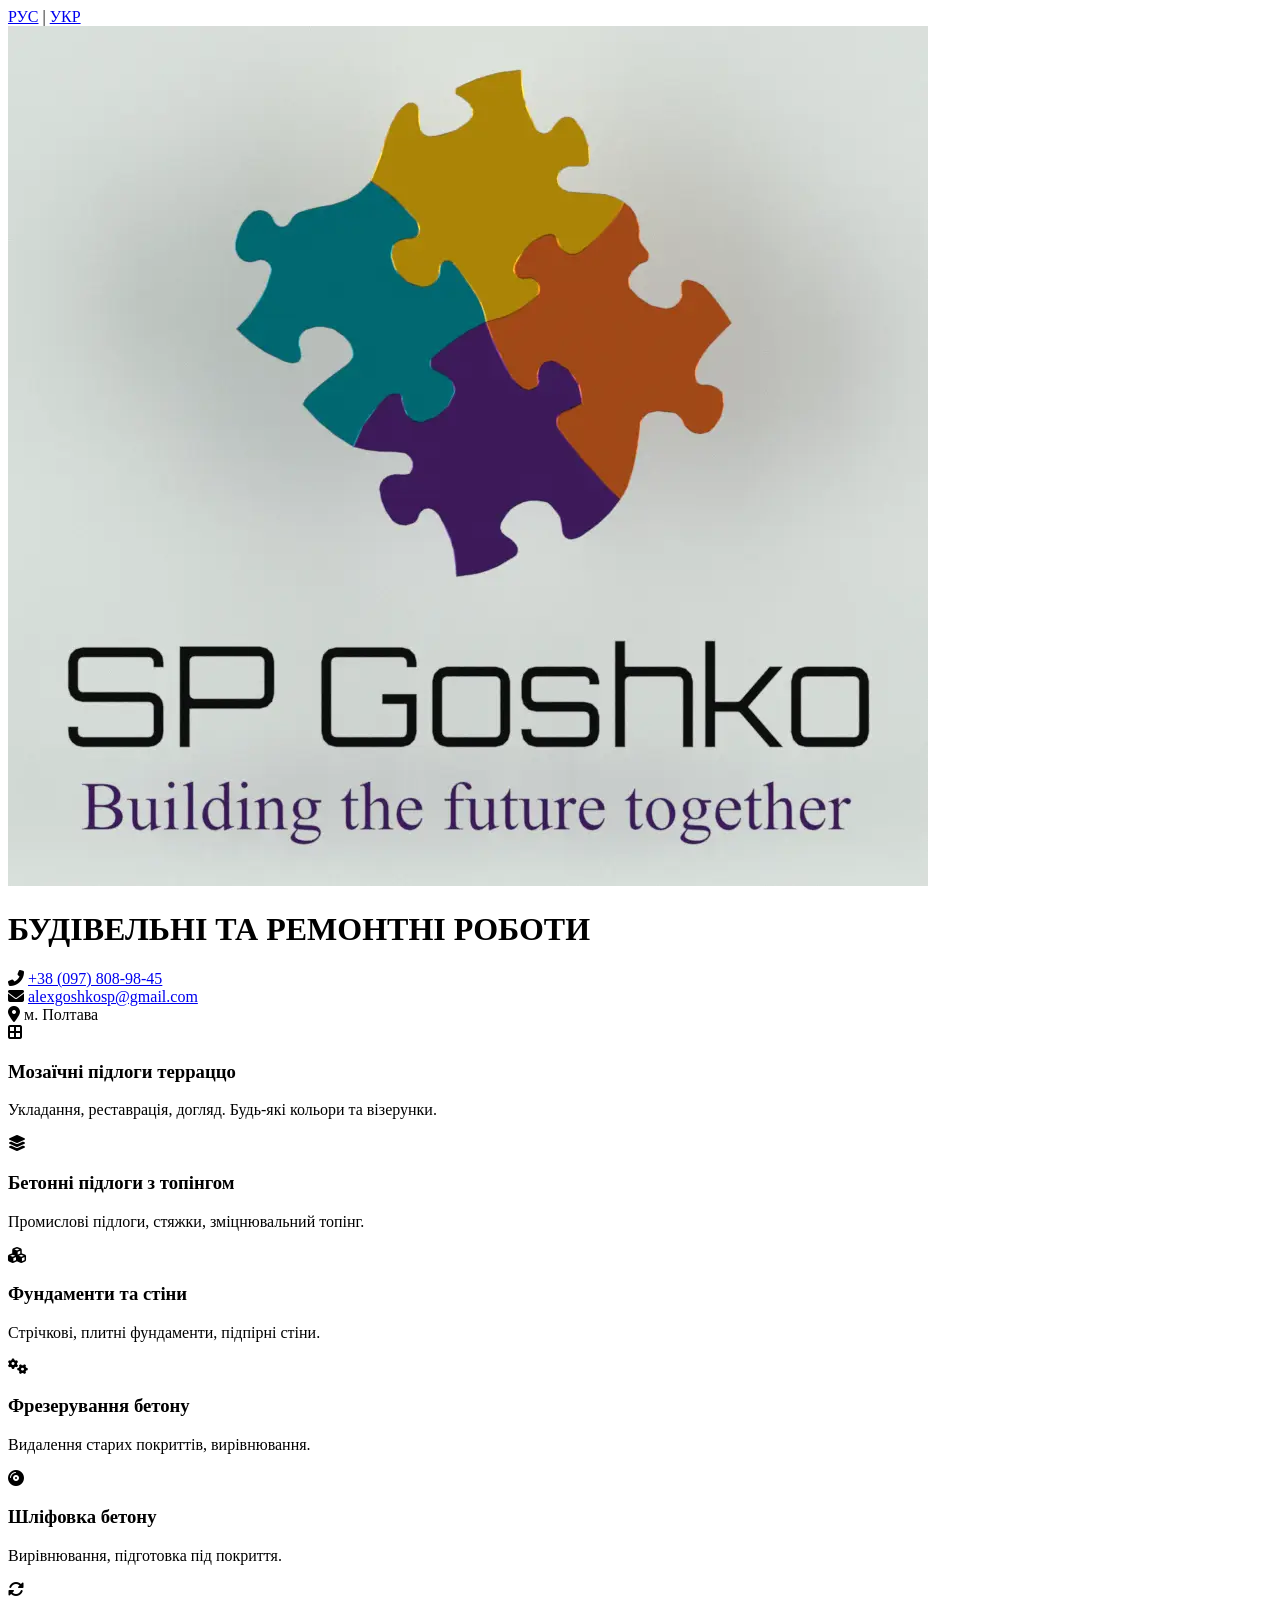
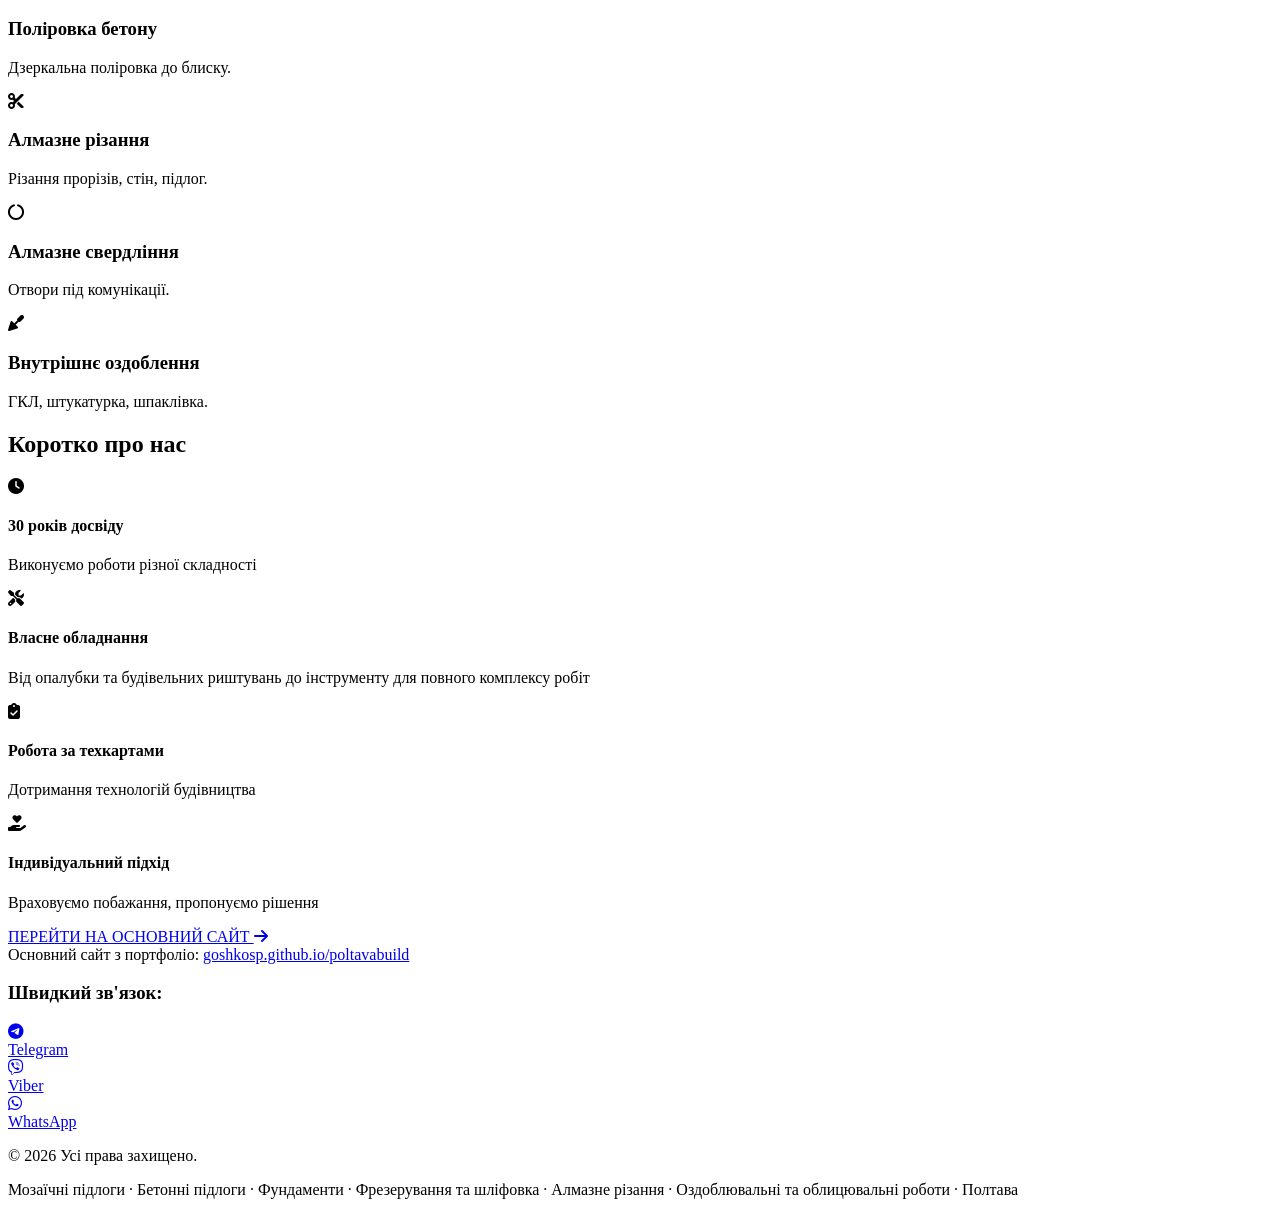
==== ua/index.html @ cab68377 "Add files via upload" ====
<!DOCTYPE html>
<html lang="uk">
<head>
    <meta charset="UTF-8">
    <meta name="viewport" content="width=device-width, initial-scale=1.0">
    <meta name="google-site-verification" content="lHImJlrVArf1yASfvFm-vm5GembCwcmPdSF_SqbONWE" />
    <link rel="canonical" href="https://budpzl-poltava.com.ua/ua/">

    <!-- SEO -->
    <title>Будівництво та ремонт у Полтаві | Мозаїчні підлоги, шліфовка бетону, алмазне різання, облицювання фасадів</title>
    <meta name="description" content="Будівництво та ремонт. Спецроботи: мозаїчні підлоги, шліфовка та поліровка бетону, алмазне різання/свердління, бетонні роботи, облицювання фасадів у Полтаві. Досвід 30 років.">
    <meta name="robots" content="index, follow">
    <meta name="author" content="ФОП Гошко">

    <!-- GEO -->
    <meta name="geo.region" content="UA-53">
    <meta name="geo.placename" content="Полтава">

    <!-- Open Graph -->
    <meta property="og:title" content="Будівництво та ремонт у Полтаві | Мозаїчні підлоги, шліфовка бетону, алмазне різання">
    <meta property="og:description" content="Будівництво та ремонт. Спецроботи: мозаїчні підлоги, шліфовка бетону, алмазне різання у Полтаві.">
    <meta property="og:type" content="website">
    <meta property="og:url" content="https://budpzl-poltava.com.ua/ua/">
    <meta property="og:image" content="https://budpzl-poltava.com.ua/img/Логотип Гошко.webp">

    <!-- Favicon (шляхи відносні, повертаємось на рівень вище) -->
    <link rel="icon" type="image/png" sizes="32x32" href="../img/favicon/favicon.png">
    <link rel="icon" href="../img/favicon/favicon.ico">
    <link rel="icon" type="image/png" sizes="96x96" href="../img/favicon/favicon-96x96.png">
    <link rel="apple-touch-icon" href="../img/favicon/apple-touch-icon.png">
    <link rel="manifest" href="../img/favicon/site.webmanifest">

    <!-- Fonts & Icons -->
    <link rel="preconnect" href="https://fonts.googleapis.com">
    <link rel="preconnect" href="https://fonts.gstatic.com" crossorigin>
    <link href="https://fonts.googleapis.com/css2?family=Montserrat:wght@400;700&family=Roboto:ital,wght@0,400;0,500;0,700;1,500&display=swap" rel="stylesheet">
    <link rel="stylesheet" href="https://cdnjs.cloudflare.com/ajax/libs/font-awesome/6.4.0/css/all.min.css">

    <!-- CSS (той самий, піднімаємось на рівень вище) -->
    <link rel="stylesheet" href="../css/style.css">
</head>
<body>

<header class="header">
    <div class="container">
        <!-- Перемикач мов -->
        <div class="lang-switcher">
            <a href="../index.html" class="lang-ru">РУС</a>
            <span class="lang-separator">|</span>
            <a href="index.html" class="lang-ua active">УКР</a>
        </div>

        <div class="logo">
            <img src="../img/Логотип Гошко.webp" alt="Логотип ФОП Гошко — Будівництво та ремонт. Спецроботи: мозаїчні підлоги, шліфовка та поліровка бетону, алмазне різання/свердління у Полтаві.">
        </div>
        <h1 class="company-name">БУДІВЕЛЬНІ ТА РЕМОНТНІ РОБОТИ</h1>
        <div class="contacts">
            <div><i class="fas fa-phone-alt"></i> <a href="tel:+380978089845">+38 (097) 808-98-45</a></div>
            <div><i class="fas fa-envelope"></i> <a href="mailto:alexgoshkosp@gmail.com">alexgoshkosp@gmail.com</a></div>
            <div><i class="fas fa-map-marker-alt"></i> м. Полтава</div>
        </div>
    </div>
</header>

<main class="container">
    <!-- Перший ряд – основні послуги -->
    <div class="services-grid">
        <div class="service-card">
            <div class="service-icon"><i class="fas fa-border-all"></i></div>
            <h3>Мозаїчні підлоги терраццо</h3>
            <p>Укладання, реставрація, догляд. Будь-які кольори та візерунки.</p>
        </div>
        <div class="service-card">
            <div class="service-icon"><i class="fas fa-layer-group"></i></div>
            <h3>Бетонні підлоги з топінгом</h3>
            <p>Промислові підлоги, стяжки, зміцнювальний топінг.</p>
        </div>
        <div class="service-card">
            <div class="service-icon"><i class="fas fa-cubes"></i></div>
            <h3>Фундаменти та стіни</h3>
            <p>Стрічкові, плитні фундаменти, підпірні стіни.</p>
        </div>
    </div>

    <!-- Другий ряд – обробка бетону -->
    <div class="services-grid">
        <div class="service-card">
            <div class="service-icon"><i class="fas fa-cogs"></i></div>
            <h3>Фрезерування бетону</h3>
            <p>Видалення старих покриттів, вирівнювання.</p>
        </div>
        <div class="service-card">
            <div class="service-icon"><i class="fas fa-compact-disc"></i></div>
            <h3>Шліфовка бетону</h3>
            <p>Вирівнювання, підготовка під покриття.</p>
        </div>
        <div class="service-card">
            <div class="service-icon"><i class="fas fa-rotate"></i></div>
            <h3>Поліровка бетону</h3>
            <p>Дзеркальна поліровка до блиску.</p>
        </div>
    </div>

    <!-- Третій ряд – спецроботи -->
    <div class="services-grid">
        <div class="service-card">
            <div class="service-icon"><i class="fas fa-cut"></i></div>
            <h3>Алмазне різання</h3>
            <p>Різання прорізів, стін, підлог.</p>
        </div>
        <div class="service-card">
            <div class="service-icon"><i class="fas fa-circle-notch"></i></div>
            <h3>Алмазне свердління</h3>
            <p>Отвори під комунікації.</p>
        </div>
        <div class="service-card">
            <div class="service-icon"><i class="fas fa-trowel"></i></div>
            <h3>Внутрішнє оздоблення</h3>
            <p>ГКЛ, штукатурка, шпаклівка.</p>
        </div>
    </div>

    <!-- Переваги -->
    <div class="full-width-card benefits-card">
        <h2 class="card-title">Коротко про нас</h2>
        <div class="benefits-grid">
            <div class="benefit-item">
                <i class="fas fa-clock"></i>
                <div>
                    <h4>30 років досвіду</h4>
                    <p>Виконуємо роботи різної складності</p>
                </div>
            </div>
            <div class="benefit-item">
                <i class="fas fa-tools"></i>
                <div>
                    <h4>Власне обладнання</h4>
                    <p>Від опалубки та будівельних риштувань до інструменту для повного комплексу робіт</p>
                </div>
            </div>
            <div class="benefit-item">
                <i class="fas fa-clipboard-check"></i>
                <div>
                    <h4>Робота за техкартами</h4>
                    <p>Дотримання технологій будівництва</p>
                </div>
            </div>
            <div class="benefit-item">
                <i class="fas fa-hand-holding-heart"></i>
                <div>
                    <h4>Індивідуальний підхід</h4>
                    <p>Враховуємо побажання, пропонуємо рішення</p>
                </div>
            </div>
        </div>
    </div>

    <!-- Кнопка переходу на основний сайт -->
    <a href="https://goshkosp.github.io/poltavabuild" class="main-site-btn" target="_blank" rel="nofollow">
        ПЕРЕЙТИ НА ОСНОВНИЙ САЙТ <i class="fas fa-arrow-right"></i>
    </a>

    <!-- Пряме посилання на основний сайт -->
    <div class="main-site-link">
        <span>Основний сайт з портфоліо:</span>
        <a href="https://goshkosp.github.io/poltavabuild" target="_blank" rel="nofollow">goshkosp.github.io/poltavabuild</a>
    </div>

    <!-- Месенджери для швидкого зв'язку -->
    <div class="messengers-container">
        <h3>Швидкий зв'язок:</h3>
        <div class="messengers-wrapper">
            <a href="https://t.me/alexgoshko_SP" class="messenger-link telegram" target="_blank">
                <div class="messenger-icon"><i class="fab fa-telegram"></i></div>
                <span>Telegram</span>
            </a>
            <a href="viber://chat?number=380978089845" class="messenger-link viber" target="_blank">
                <div class="messenger-icon"><i class="fab fa-viber"></i></div>
                <span>Viber</span>
            </a>
            <a href="https://wa.me/380978089845" class="messenger-link whatsapp" target="_blank">
                <div class="messenger-icon"><i class="fab fa-whatsapp"></i></div>
                <span>WhatsApp</span>
            </a>
        </div>
    </div>
</main>

<footer class="footer">
    <div class="container">
        <p>© 2026 Усі права захищено.</p>
        <p class="footer-tags">Мозаїчні підлоги · Бетонні підлоги · Фундаменти · Фрезерування та шліфовка · Алмазне різання · Оздоблювальні та облицювальні роботи · Полтава</p>
    </div>
</footer>

<!-- Schema.org -->
<script type="application/ld+json">
{
    "@context": "https://schema.org",
    "@type": "LocalBusiness",
    "name": "ФОП Гошко",
    "description": "Будівництво та ремонт у Полтаві",
    "url": "https://budpzl-poltava.com.ua/ua/",
    "telephone": "+380978089845",
    "email": "alexgoshkosp@gmail.com",
    "address": {
        "@type": "PostalAddress",
        "addressLocality": "Полтава",
        "addressCountry": "UA"
    },
    "makesOffer": [
        {"@type": "Offer", "itemOffered": {"@type": "Service", "name": "Мозаїчні підлоги терраццо"}},
        {"@type": "Offer", "itemOffered": {"@type": "Service", "name": "Бетонні підлоги з топінгом"}},
        {"@type": "Offer", "itemOffered": {"@type": "Service", "name": "Фундаменти та бетонні стіни"}},
        {"@type": "Offer", "itemOffered": {"@type": "Service", "name": "Шліфовка та поліровка бетону"}},
        {"@type": "Offer", "itemOffered": {"@type": "Service", "name": "Алмазне різання та свердління"}}
    ]
}
</script>

<!-- JavaScript -->
<script src="../js/script.js"></script>
</body>
</html>
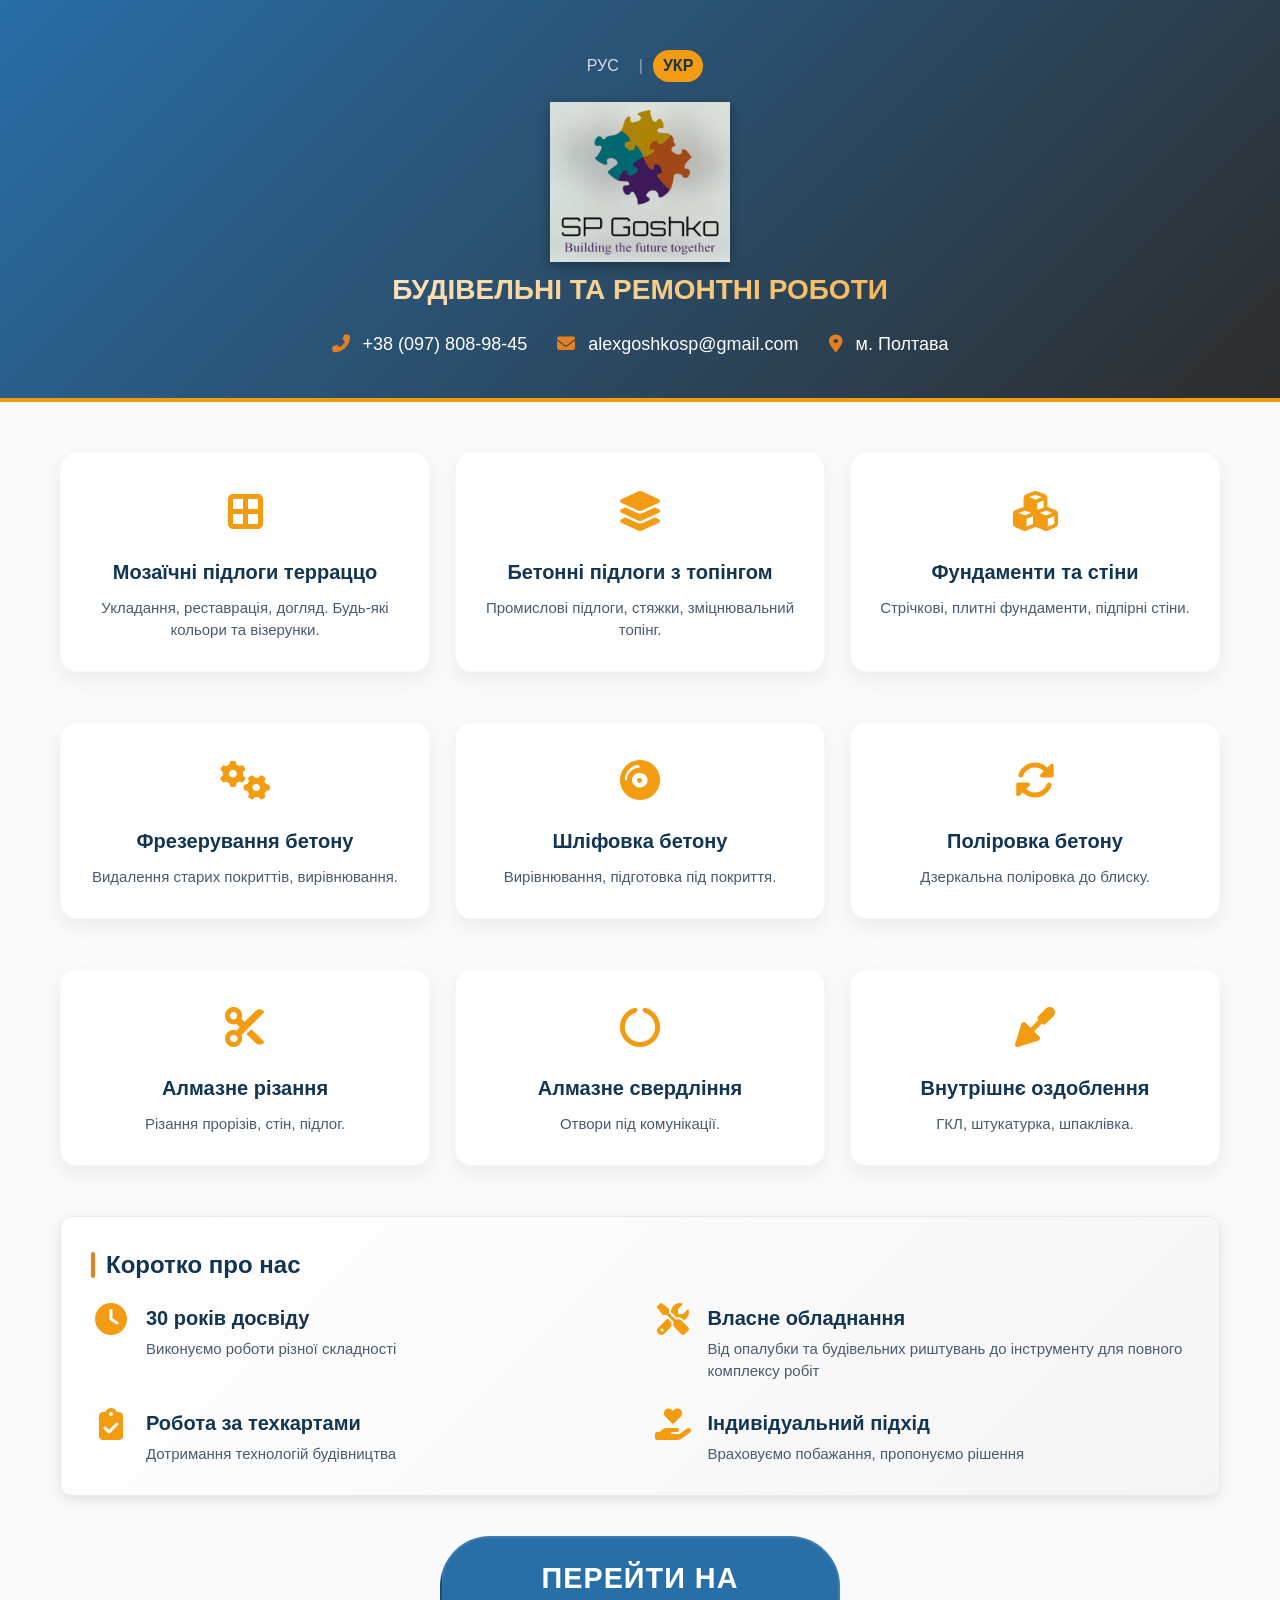
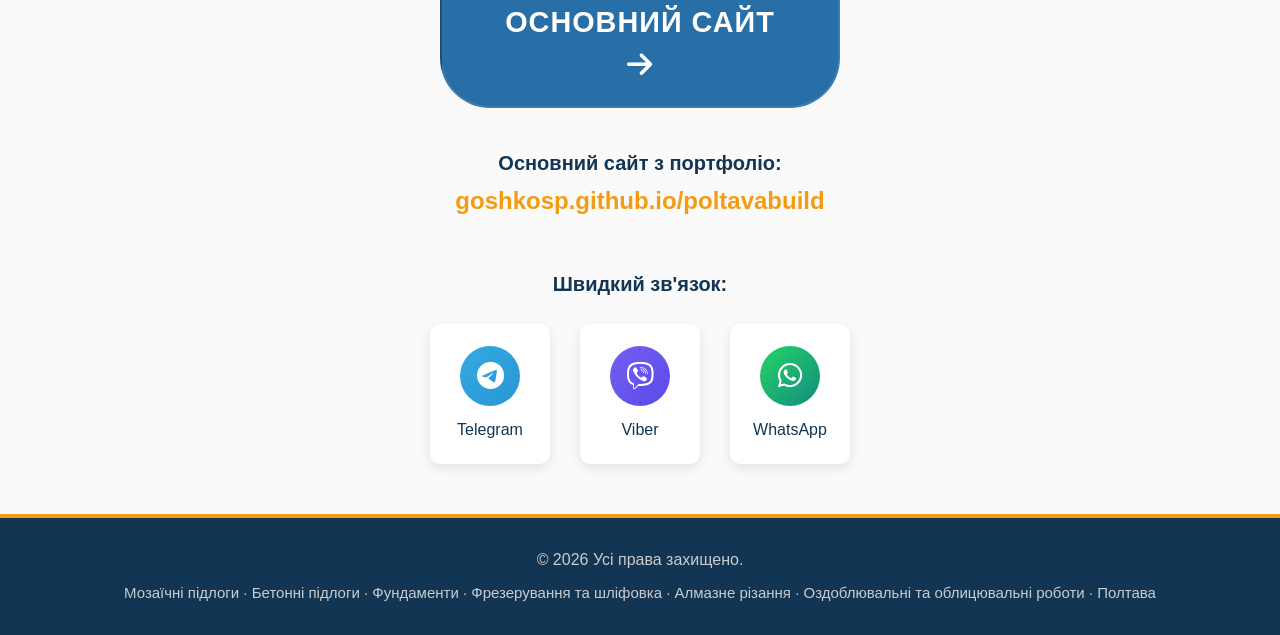
==== commit b1c3728e: "Update index.html" ====
--- a/ua/index.html
+++ b/ua/index.html
@@ -37,7 +37,7 @@
     <link rel="stylesheet" href="https://cdnjs.cloudflare.com/ajax/libs/font-awesome/6.4.0/css/all.min.css">
 
     <!-- CSS (той самий, піднімаємось на рівень вище) -->
-    <link rel="stylesheet" href="../css/style.css">
+    <link rel="stylesheet" href="../CSS/style.css">
 </head>
 <body>
 
@@ -221,4 +221,4 @@
 <!-- JavaScript -->
 <script src="../js/script.js"></script>
 </body>
-</html>+</html>
--- a/CSS/style.css
+++ b/CSS/style.css
@@ -0,0 +1,555 @@
+/* ===== Базовые сбросы и переменные ===== */
+* {
+    margin: 0;
+    padding: 0;
+    box-sizing: border-box;
+}
+
+:root {
+    /* Основные цвета */
+    --primary: #eb4d4b;
+    --secondary: #409de9;
+    --red: #eb4d4b;
+    --dark-blue: #286ea7;
+    --blue: #409de9;
+    --black-blue: #113553;
+    
+    /* Акцент (заменили золото на оранжевый) */
+    --primary-accent: #E67E22;
+    --primary-accent-light: #F39C12;
+    --secondary-accent: #D35400;
+    
+    /* Нейтральные (серый заменён на slate) */
+    --white: #ffffff;
+    --light-bg: #fafafa;
+    --dark: #2d2d2d;
+    --slate: #4a5b6e;           /* вместо #666 */
+    --light-slate: #e1e8ed;     /* вместо #f0f0f0 */
+    --border: #eaeaea;
+    --text: #333;
+    --text-light: #4a5b6e;
+    
+    /* Эффекты */
+    --shadow: 0 4px 12px rgba(0,0,0,0.1);
+    --shadow-hover: 0 8px 25px rgba(0,0,0,0.15);
+    --transition: all 0.3s ease;
+}
+
+body {
+    font-family: 'Roboto', sans-serif;
+    background: var(--light-bg);
+    color: var(--dark-blue);
+    line-height: 1.5;
+}
+
+h1, h2, h3, h4 {
+    font-family: 'Montserrat', sans-serif;
+    font-weight: 700;
+}
+
+.container {
+    max-width: 1200px;
+    margin: 0 auto;
+    padding: 0 20px;
+}
+
+/* ===== Шапка ===== */
+.header {
+    background: linear-gradient(135deg, var(--dark-blue) 0%, var(--dark) 100%);
+    color: var(--white);
+    padding: 40px 0;
+    text-align: center;
+    border-bottom: 4px solid var(--primary-accent-light);
+}
+
+.logo svg,
+.logo img {
+    width: 180px;
+    height: 160px;
+    filter: drop-shadow(0 4px 6px rgba(0,0,0,0.3));
+}
+
+.company-name {
+    font-size: 28px;
+    font-weight: 800;
+    text-transform: uppercase;
+    background: linear-gradient(135deg, #fff 0%, var(--primary-accent-light) 100%);
+    background-clip: text;
+    -webkit-background-clip: text;
+    -webkit-text-fill-color: transparent;
+    margin-bottom: 20px;
+}
+
+.contacts {
+    display: flex;
+    justify-content: center;
+    gap: 30px;
+    flex-wrap: wrap;
+    font-size: 18px;
+    font-weight: 500;
+}
+
+.contacts i {
+    color: var(--primary-accent);
+    margin-right: 8px;
+}
+
+.contacts a {
+    color: var(--white);
+    text-decoration: none;
+    transition: color 0.3s;
+}
+
+.contacts a:hover {
+    color: var(--primary-accent-light);
+}
+
+/* ===== Перемикач мов ===== */
+.lang-switcher {
+    margin: 10px 0 20px;
+    font-size: 16px;
+    font-weight: 500;
+    color: var(--white);
+    display: flex;
+    justify-content: center;
+    align-items: center;
+    gap: 10px;
+}
+
+.lang-switcher a {
+    color: var(--white);
+    text-decoration: none;
+    padding: 4px 10px;
+    border-radius: 20px;
+    transition: all 0.3s;
+    opacity: 0.8;
+}
+
+.lang-switcher a:hover {
+    opacity: 1;
+    background: rgba(255, 255, 255, 0.2);
+}
+
+.lang-switcher .lang-separator {
+    opacity: 0.5;
+}
+
+/* Підсвітка поточної мови (буде додаватися окремо в HTML кожної версії) */
+.lang-switcher a.active {
+    background: var(--primary-accent-light);
+    color: var(--black-blue);
+    opacity: 1;
+    font-weight: 700;
+}
+
+/* ===== Сетка услуг ===== */
+.services-grid {
+    display: grid;
+    grid-template-columns: repeat(3, 1fr);
+    gap: 25px;
+    margin: 50px 0;
+}
+
+.service-card {
+    background: var(--white);
+    border-radius: 16px;
+    padding: 1.8rem 1.2rem;
+    box-shadow: 0 8px 20px rgba(0,0,0,0.06);
+    border: 1px solid rgba(0,0,0,0.03);
+    text-align: center;
+    position: relative;
+    overflow: hidden;
+    transition: all 0.3s cubic-bezier(0.25, 0.8, 0.25, 1);
+}
+
+.service-card::before {
+    content: '';
+    position: absolute;
+    top: 0;
+    left: 0;
+    right: 0;
+    height: 4px;
+    background: linear-gradient(90deg, var(--primary-accent), var(--primary-accent-light));
+    transform: scaleX(0);
+    transition: transform 0.3s;
+}
+
+.service-card:hover::before {
+    transform: scaleX(1);
+}
+
+.service-card:hover {
+    transform: translateY(-6px);
+    box-shadow: 0 16px 30px rgba(0,0,0,0.12);
+}
+
+.service-icon {
+    font-size: 40px;
+    color: var(--primary-accent-light);
+    margin-bottom: 15px;
+}
+
+.service-card h3 {
+    font-size: 20px;
+    font-weight: 700;
+    margin-bottom: 10px;
+    color: var(--black-blue);
+}
+
+.service-card p {
+    color: var(--slate);
+    font-size: 15px;
+    font-weight: 400;
+    line-height: 1.5;
+}
+
+/* ===== Широкие карточки ===== */
+.full-width-card {
+    background: var(--white);
+    border-radius: 12px;
+    padding: 30px;
+    margin-bottom: 25px;
+    box-shadow: var(--shadow);
+    border: 1px solid var(--border);
+    transition: var(--transition);
+}
+
+.full-width-card:hover {
+    box-shadow: var(--shadow-hover);
+}
+
+.card-title {
+    font-size: 24px;
+    font-weight: 700;
+    margin-bottom: 15px;
+    color: var(--black-blue);
+    position: relative;
+    padding-left: 15px;
+}
+
+.card-title::before {
+    content: '';
+    position: absolute;
+    left: 0;
+    top: 5px;
+    bottom: 5px;
+    width: 4px;
+    background: var(--primary-accent);
+    border-radius: 2px;
+}
+
+.card-text {
+    font-size: 18px;
+    color: #444;
+    margin-bottom: 15px;
+}
+
+.card-tags {
+    display: flex;
+    flex-wrap: wrap;
+    gap: 10px;
+    margin-top: 10px;
+}
+
+.tag {
+    background: var(--light-slate);
+    padding: 5px 15px;
+    border-radius: 20px;
+    font-size: 14px;
+    color: var(--black-blue);
+    font-weight: 500;
+}
+
+/* ===== Кнопка с бликом ===== */
+.main-site-btn {
+    display: block;
+    width: 100%;
+    max-width: 400px;
+    margin: 40px auto;
+    padding: 1.2rem 3.2rem;
+    font-size: 1.8rem;
+    font-weight: 700;
+    text-transform: uppercase;
+    letter-spacing: 1px;
+    color: #fff;
+    text-align: center;
+    text-decoration: none;
+    border-radius: 50px;
+    border: 2px solid rgba(255, 255, 255, 0.1);
+    outline: none;
+    cursor: pointer;
+    position: relative;
+    background: linear-gradient(
+        110deg,
+        #286ea7 45%,
+        #ffd700 50%,
+        #113553 55%
+    );
+    background-size: 400% 100%;
+    animation: shine-animation 7s linear infinite;
+    transition: transform 0.2s ease, border-color 0.2s ease, box-shadow 0.2s ease;
+}
+
+.main-site-btn:hover {
+    border-color: rgba(255, 215, 0, 0.5);
+    transform: translateY(-2px);
+    box-shadow: 0 10px 20px -5px rgba(0, 0, 0, 0.5),
+                0 0 15px rgba(255, 215, 0, 0.5);
+}
+
+.main-site-btn:active {
+    transform: translateY(0) scale(0.98);
+}
+
+@keyframes shine-animation {
+    0% { background-position: 200% 0; }
+    100% { background-position: -200% 0; }
+}
+
+/* ===== Блок под кнопкой (прямая ссылка) ===== */
+.main-site-link {
+    text-align: center;
+    margin: 20px auto 30px;
+    font-size: 24px;
+    font-weight: 600;
+    color: var(--primary-accent-light);
+}
+
+.main-site-link span {
+    display: block;
+    margin-bottom: 5px;
+    font-size: 20px;
+    color: var(--black-blue);
+}
+
+.main-site-link a {
+    color: var(--primary-accent-light);
+    text-decoration: none;
+    font-weight: 600;
+    word-break: break-word;
+    transition: color 0.3s;
+}
+
+.main-site-link a:hover {
+    color: var(--primary-accent);
+    text-decoration: underline;
+}
+
+/* ===== Мессенджеры ===== */
+.messengers-container {
+    margin: 50px auto 30px;
+    text-align: center;
+    max-width: 600px;
+}
+
+.messengers-container h3 {
+    margin-bottom: 25px;
+    color: var(--black-blue);
+    font-size: 20px;
+    font-weight: 600;
+}
+
+.messengers-wrapper {
+    display: flex;
+    justify-content: center;
+    gap: 30px;
+    flex-wrap: wrap;
+}
+
+.messenger-link {
+    display: flex;
+    flex-direction: column;
+    align-items: center;
+    text-decoration: none;
+    width: 120px;
+    padding: 20px 15px;
+    border-radius: 10px;
+    transition: var(--transition);
+    background: var(--white);
+    box-shadow: var(--shadow);
+    border: 2px solid transparent;
+}
+
+.messenger-link:hover {
+    transform: translateY(-5px);
+    box-shadow: var(--shadow-hover);
+    border-color: var(--primary-accent-light);
+}
+
+.messenger-icon {
+    width: 60px;
+    height: 60px;
+    border-radius: 50%;
+    display: flex;
+    align-items: center;
+    justify-content: center;
+    margin-bottom: 12px;
+    font-size: 28px;
+    color: white;
+    transition: var(--transition);
+}
+
+.messenger-link span {
+    font-size: 1rem;
+    font-weight: 500;
+    color: var(--black-blue);
+}
+
+.telegram .messenger-icon {
+    background: linear-gradient(135deg, #34AADF, #2A96D6);
+}
+
+.whatsapp .messenger-icon {
+    background: linear-gradient(135deg, #25D366, #128C7E);
+}
+
+.viber .messenger-icon {
+    background: linear-gradient(135deg, #7360F2, #5B49EA);
+}
+
+/* ===== Преимущества (Коротко о нас) ===== */
+.benefits-card {
+    background: linear-gradient(135deg, var(--white) 0%, #f5f5f5 100%);
+}
+
+.benefits-grid {
+    display: grid;
+    grid-template-columns: repeat(2, 1fr);
+    gap: 25px;
+    margin-top: 20px;
+}
+
+.benefit-item {
+    display: flex;
+    align-items: flex-start;
+    gap: 15px;
+}
+
+.benefit-item i {
+    font-size: 32px;
+    color: var(--primary-accent-light);
+    min-width: 40px;
+    text-align: center;
+}
+
+.benefit-item h4 {
+    font-size: 20px;
+    font-weight: 700;
+    color: var(--black-blue);
+    margin-bottom: 5px;
+}
+
+.benefit-item p {
+    font-size: 15px;
+    color: var(--slate);
+    line-height: 1.5;
+}
+
+/* ===== Футер ===== */
+.footer {
+    background: var(--black-blue);
+    color: var(--white);
+    padding: 30px 0;
+    text-align: center;
+    margin-top: 50px;
+    border-top: 4px solid var(--primary-accent-light);
+}
+
+.footer p {
+    color: #ccc;
+}
+
+.footer-tags {
+    margin-top: 10px;
+    font-size: 15px;
+    color: #ccc;
+}
+
+/* ===== Адаптивность (оптимизировано) ===== */
+@media (max-width: 768px) {
+    .services-grid {
+        grid-template-columns: repeat(2, 1fr);
+        gap: 15px;
+    }
+
+    .contacts {
+        flex-direction: column;
+        gap: 10px;
+    }
+
+    .company-name {
+        font-size: 22px;
+    }
+
+    .card-title {
+        font-size: 20px;
+    }
+}
+
+@media (max-width: 600px) {
+    .services-grid {
+        gap: 12px;
+    }
+    .service-card {
+        padding: 1.2rem 0.8rem;
+    }
+    .service-card h3 {
+        font-size: 17px;
+    }
+    .service-card p {
+        font-size: 13px;
+    }
+
+    .benefits-grid {
+        gap: 15px;
+    }
+    .benefit-item h4 {
+        font-size: 17px;
+    }
+    .benefit-item p {
+        font-size: 13px;
+    }
+}
+
+@media (max-width: 550px) {
+    .messengers-wrapper {
+        gap: 10px;
+    }
+    .messenger-link {
+        width: 90px;
+        padding: 12px 8px;
+    }
+    .messenger-icon {
+        width: 45px;
+        height: 45px;
+        font-size: 22px;
+    }
+}
+
+@media (max-width: 480px) {
+    .services-grid {
+        grid-template-columns: 1fr;
+    }
+
+    .full-width-card {
+        padding: 20px;
+    }
+
+    .main-site-btn {
+        font-size: 18px;
+        padding: 15px 25px;
+    }
+
+    .benefits-grid {
+        grid-template-columns: 1fr;
+        gap: 15px;
+    }
+
+    .messenger-link span {
+        font-size: 0.85rem;
+    }
+    
+    .main-site-link a {
+        font-size: 14px;
+    }
+}
